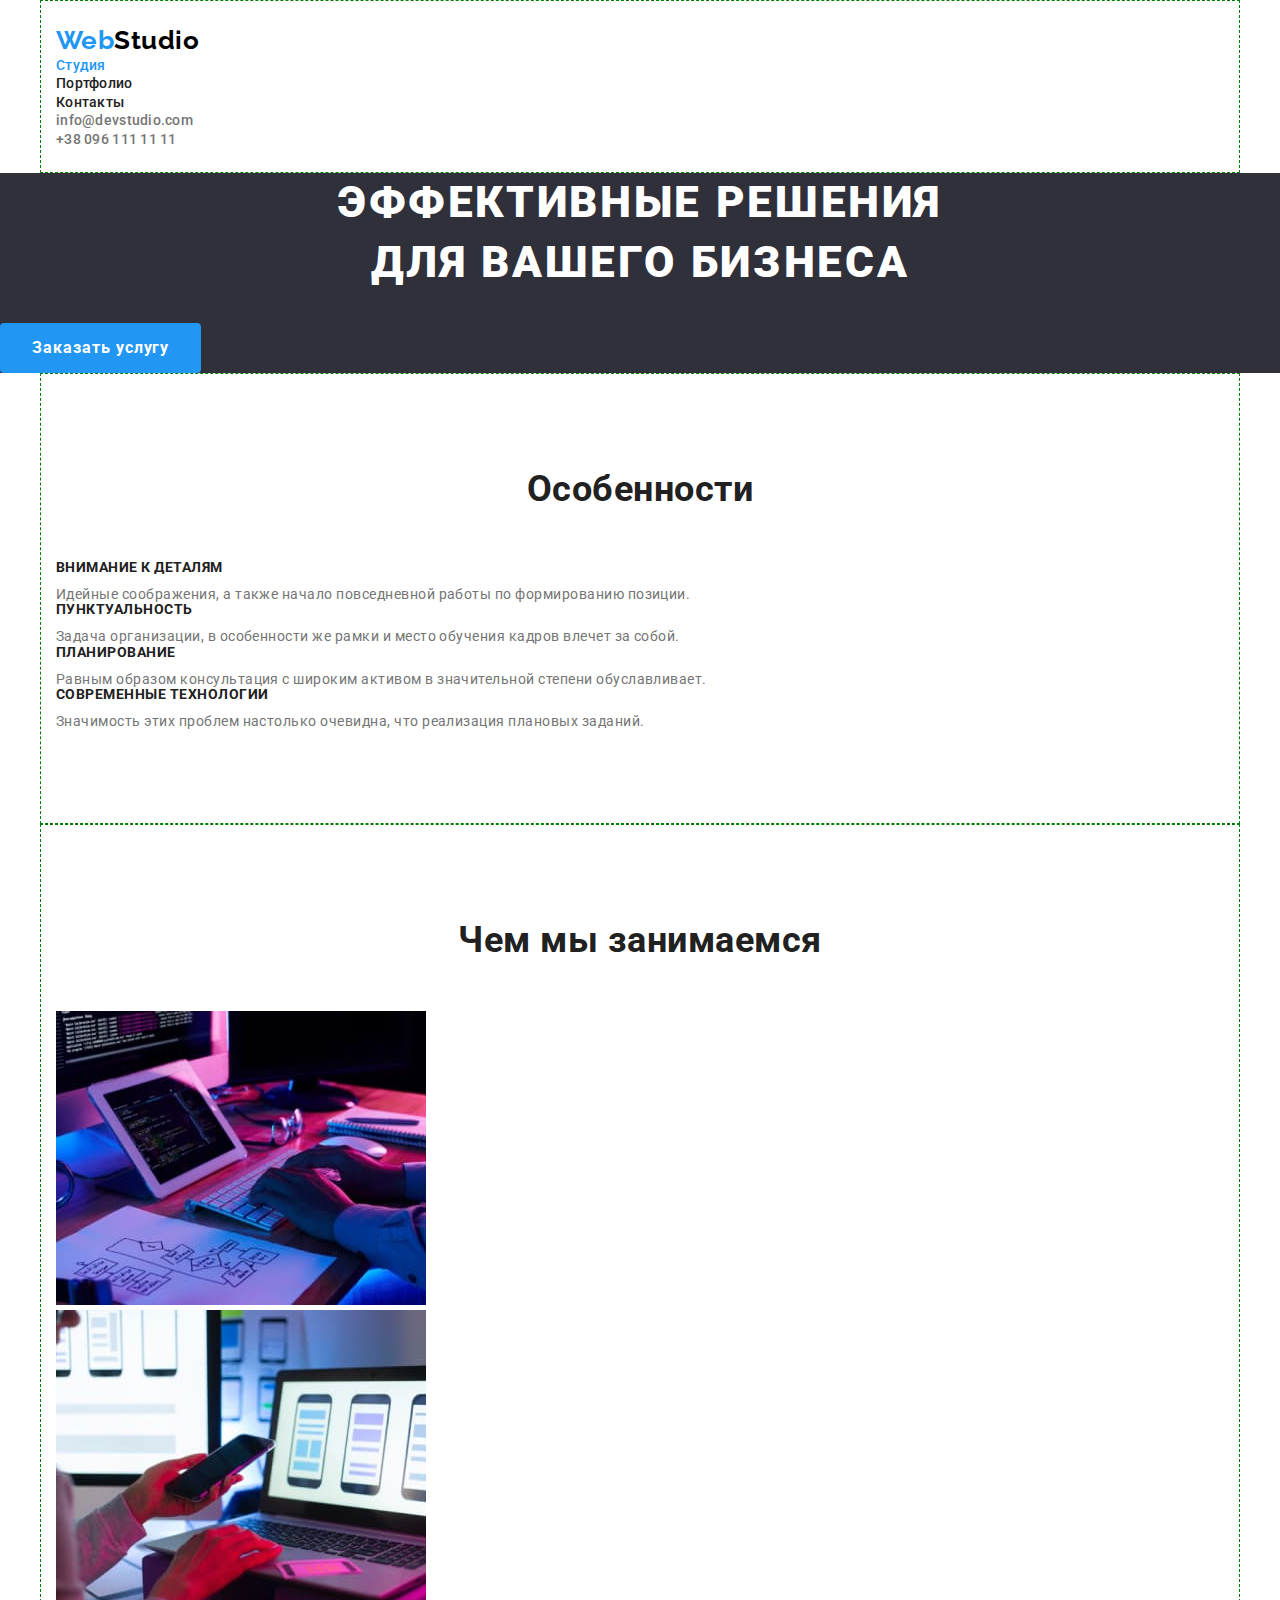
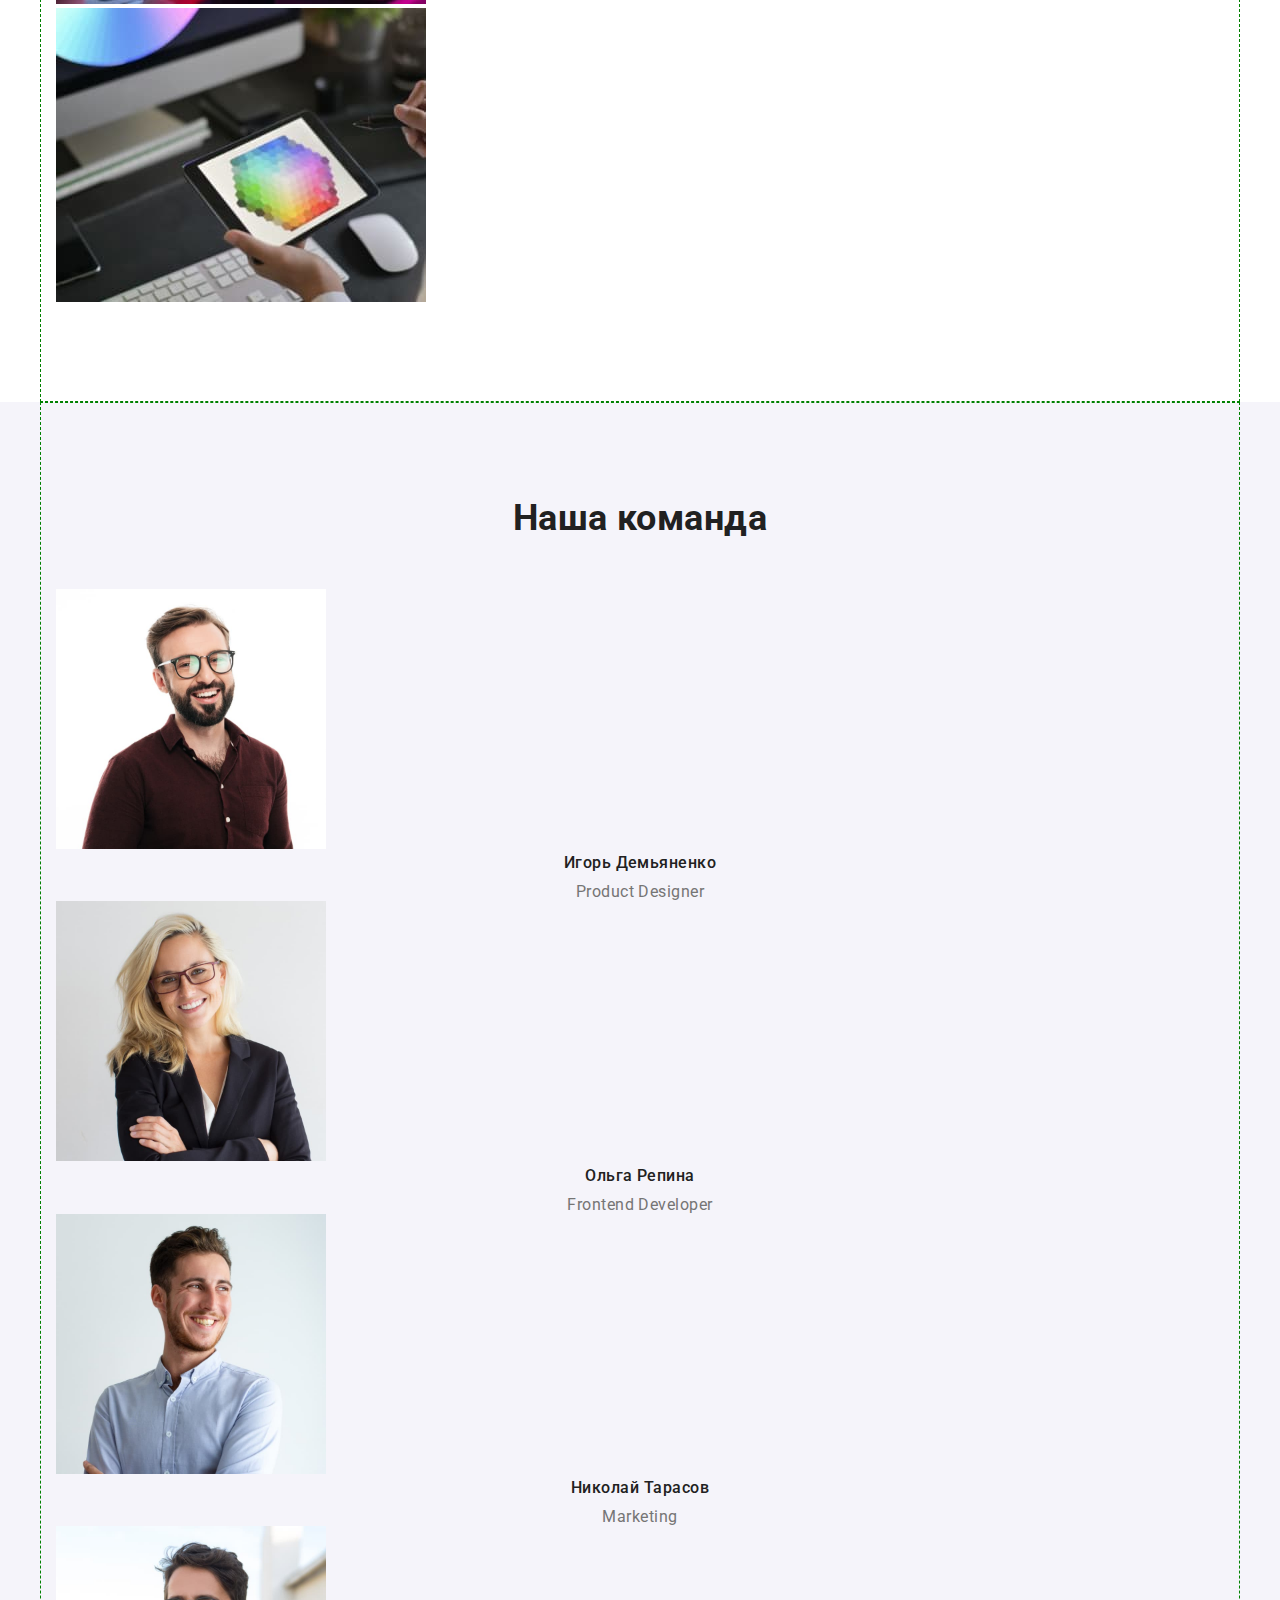
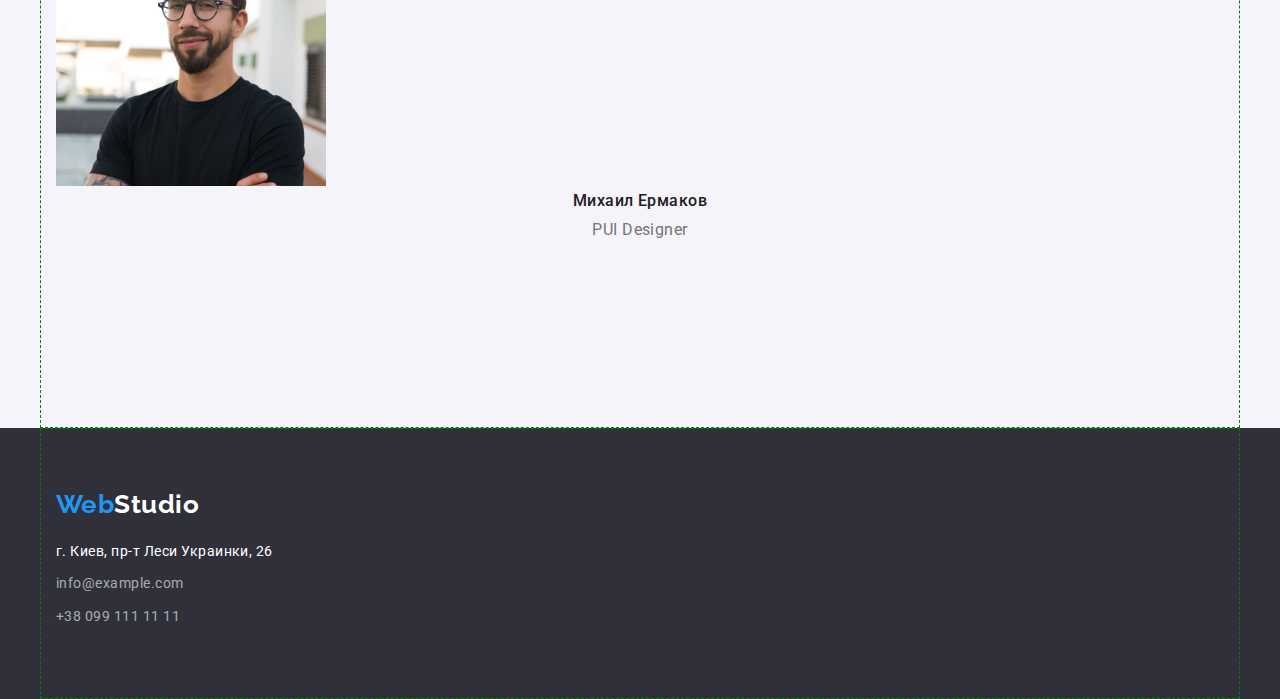
==== index.html @ 229e7117 "скопирована предыдущая версия" ====
<!DOCTYPE html>
<html lang="ru">
    <head>
        <meta charset="UTF-8" />
        <meta http-equiv="X-UA-Compatible" content="IE=edge" />
        <meta name="viewport" content="width=device-width, initial-scale=1.0" />
        <title>WebStudio</title>
        <link rel="preconnect" href="https://fonts.googleapis.com" />
        <link rel="preconnect" href="https://fonts.gstatic.com" crossorigin />
        <link
            rel="stylesheet"
            href="https://cdnjs.cloudflare.com/ajax/libs/modern-normalize/1.1.0/modern-normalize.min.css"
        />
        <link
            href="https://fonts.googleapis.com/css2?family=Raleway:wght@700&family=Roboto:wght@400;500;700;900&display=swap"
            rel="stylesheet"
        />
        <link rel="stylesheet" href="./css/style.css" />
    </head>
    <body>
        <!-- Шапка -->
        <header>
            <div class="container">
                <nav>
                    <a href="./index.html" class="logo"
                        >Web<span class="logo-studio">Studio</span></a
                    >
                    <ul class="site-nav">
                        <li>
                            <a href="./index.html" class="current">Студия</a>
                        </li>
                        <li><a href="./portfolio.html">Портфолио</a></li>
                        <li><a href="#">Контакты</a></li>
                    </ul>
                </nav>
                <ul class="auth-nav">
                    <li><a href="#">info@devstudio.com</a></li>
                    <li><a href="#">+38 096 111 11 11</a></li>
                </ul>
            </div>
        </header>
        <main>
            <!--Герой-->
            <section class="hero">
                <h1 class="hero-title">
                    Эффективные решения <br />
                    для вашего бизнеса
                </h1>
                <button type="button" class="button primary">
                    Заказать услугу
                </button>
            </section>
            <!--Особенности-->
            <section class="section">
                <div class="container feature-box">
                    <h2 class="section-title">Особенности</h2>
                    <ul class="feature-list">
                        <li>
                            <h3 class="title">Внимание к деталям</h3>
                            <p>
                                Идейные соображения, а также начало повседневной
                                работы по формированию позиции.
                            </p>
                        </li>
                        <li>
                            <h3 class="title">Пунктуальность</h3>
                            <p>
                                Задача организации, в особенности же рамки и
                                место обучения кадров влечет за собой.
                            </p>
                        </li>
                        <li>
                            <h3 class="title">Планирование</h3>
                            <p>
                                Равным образом консультация с широким активом в
                                значительной степени обуславливает.
                            </p>
                        </li>
                        <li>
                            <h3 class="title">Современные технологии</h3>
                            <p>
                                Значимость этих проблем настолько очевидна, что
                                реализация плановых заданий.
                            </p>
                        </li>
                    </ul>
                </div>
            </section>
            <!--Чем занимаемся-->
            <section class="section">
                <div class="container deals-box">
                    <h2 class="section-title">Чем мы занимаемся</h2>
                    <ul class="deals">
                        <li>
                            <a href="#"
                                ><img
                                    src="./images/deals_1.jpg"
                                    alt="Занятие 1"
                                    width="370"
                            /></a>
                        </li>
                        <li>
                            <a href="#"
                                ><img
                                    src="./images/deals_2.jpg"
                                    alt="Занятие 2"
                                    width="370"
                            /></a>
                        </li>
                        <li>
                            <a href="#"
                                ><img
                                    src="./images/deals_3.jpg"
                                    alt="Занятие 3"
                                    width="370"
                            /></a>
                        </li>
                    </ul>
                </div>
            </section>
            <!--Команда-->
            <section class="section staff">
                <div class="container">
                    <h2 class="section-title">Наша команда</h2>
                    <ul class="staff-list">
                        <li>
                            <img
                                src="./images/igor.jpg"
                                alt="Игорь Демьяненко"
                                width="270"
                            />
                            <h3 class="title">Игорь Демьяненко</h3>
                            <p>Product Designer</p>
                        </li>
                        <li>
                            <img
                                src="./images/olga.jpg"
                                alt="Ольга Репина"
                                width="270"
                            />
                            <h3 class="title">Ольга Репина</h3>
                            <p>Frontend Developer</p>
                        </li>
                        <li>
                            <img
                                src="./images/nikolai.jpg"
                                alt="Николай Тарасов"
                                width="270"
                            />
                            <h3 class="title">Николай Тарасов</h3>
                            <p>Marketing</p>
                        </li>
                        <li>
                            <img
                                src="./images/mikhail.jpg"
                                alt="Михаил Ермаков"
                                width="270"
                            />
                            <h3 class="title">Михаил Ермаков</h3>
                            <p>PUI Designer</p>
                        </li>
                    </ul>
                </div>
            </section>
        </main>
        <!--Footer-->
        <footer>
            <div class="container">
                <a href="./index.html" class="logo"
                    >Web<span class="logo-studio">Studio</span></a
                >
                <address>
                    <ul class="contact-list">
                        <li>г. Киев, пр-т Леси Украинки, 26</li>
                        <li><a href="#">info@example.com</a></li>
                        <li><a href="#">+38 099 111 11 11</a></li>
                    </ul>
                </address>
            </div>
        </footer>
    </body>
</html>
---- css/style.css ----
:root {
    --primary-background-color: #FFFFFF;
    --secondary-background-color: #F5F4FA;
    --footer-background-color: #2F303A;
    --primary-text-color: #757575;
    --title-text-color: #212121;
    --accent-color: #2196F3;
}
/* white color #FFFFFF */   
/* black color #000000 */
/* adress color rgba(255, 255, 255, 0.6) */

body {margin: 0;}
h1,h2,h3,h4,ul,li,p {
    margin: 0;
    padding: 0;}
    
ul {list-style-type: none;}
button {cursor: pointer;}
a {text-decoration: none;}

body {
    background-color: var(--primary-background-color); 
    color: var(--primary-text-color);
    font-family: Roboto; sans-serif;
    letter-spacing: 0.03em;
}
.container {
margin-left: auto;
margin-right: auto;
padding: 94px 15px;

width: 1200px;
border: 1px dashed green;
}

header .container{
    padding-top: 24px;
    padding-bottom: 24px;
}
.logo {
    color: var(--accent-color);
    font-family: Raleway; sans-serif;
    font-size: 26px;
    font-weight: 700;
    line-height: 1.19;
}
.logo-studio {
    color: #000000;
    font-family: Raleway; sans-serif;
    font-weight: 700;
    font-size: 26px;
    line-height: 1.19;
}

.site-nav a {
    color: var(--title-text-color);
    font-weight: 500;
    font-size: 14px;
    line-height: 1.14;
    letter-spacing: 0.02em;
}
.site-nav a:hover,.site-nav a:focus {
    color: var(--accent-color);
}
.site-nav a.current {
    color: var(--accent-color);
}

.auth-nav a{
    color:var(--primary-text-colors);
    font-weight: 500;
    font-size: 14px;
    line-height: 1.14;
    letter-spacing: 0.02em;
}
.auth-nav a:hover,.auth-nav a:focus { color: var(--accent-color);}

.hero {background-color: var(--footer-background-color);
}
.hero-title {color: #FFFFFF;
    font-weight: 900;
    font-size: 44px;
    line-height: 1.36;
    text-align: center;
    letter-spacing: 0.06em;
    text-transform: uppercase;

    margin-top: 0;
    margin-bottom: 30px;
}

.section-title {
    color: var(--title-text-color);
    font-weight: 700;
    font-size: 36px;
    line-height: 1.17;
    text-align: center;

    margin-bottom: 50px;
    padding-left: auto;
    padding-right: auto;
    }

.feature-list .title {color: var(--title-text-color);
    font-weight: 700;
    font-size: 14px;
    line-height: 1.14;
    text-transform: uppercase;

    margin-bottom: 10px;}

.feature-list p {
    font-size: 14px;
    line-height: 1.17;
}
.deals-box {
    padding 0px;
}

.staff {
    background-color: var(--secondary-background-color);
}
.staff .container {
    padding: 94px 15px;
}
.staff-list .title {
    color: var(--title-text-color);
    font-weight: 500;
    font-size: 16px;
    line-height: 1.19;
    text-align: center;

    margin-bottom: 10px;
}
.staff-list p {
    font-size: 16px;
    line-height: 1.19;
    text-align: center;
}
.staff-list
{margin-bottom: 94px;
}

footer {
    background-color: var(--footer-background-color);
}
footer .logo-studio {
    color: #FFFFFF;
}
footer .logo {
    margin-bottom: 20px;
    display: inline-block;
}
footer .container{
    padding: 60px 15px;
}
.contact-list {
    color: #FFFFFF;
    font-style: normal;
    font-size: 14px;
    line-height: 1.71;
}
.contact-list a {
    color: rgba(255, 255, 255, 0.6);
}
.contact-list li{
    margin-bottom: 9px;
}
.contact-list li:hover,.contact-list li:focus{
    color:var(--accent-color);
}
.contact-list a:hover,.contact-list a:focus{
    color:var(--accent-color);
}


/* Buttons */
button {font-family: inherit;}

.button {border-radius: 4px;
border: none;
}
.button.primary {
    padding: 10px 32px;

    color: var(--primary-background-color); 
    background-color: var(--accent-color);
    font-weight: 700;
    font-size: 16px;
    line-height: 1.9;
    letter-spacing: 0.06em;

    margin-left: auto;
    margin-right: auto;
    text-align: center;

    cursor: pointer;
}
.button.secondary {
    padding: 6px 22px;
    color: var(--title-text-color);
    background-color: var(--secondary-background-color);
    font-weight: 500;
    font-size: 16px;
    line-height: 1.625;
    text-align: center;

    cursor: pointer;
}
.button.secondary:hover, .button.secondary:focus {
    color: var(--primary-background-color);
    background-color: var(--accent-color);
}
    
/* Portfolio styles */

.example-list .title {
    color: var(--title-text-color);
    font-weight: 700;
    font-size: 18px;
    line-height: 2;
    letter-spacing: 0.06em;
}
.example-list p {
    color: var(--primary-text-color);
    font-size: 16px;
    line-height: 1.88;
}
.example-box{

}
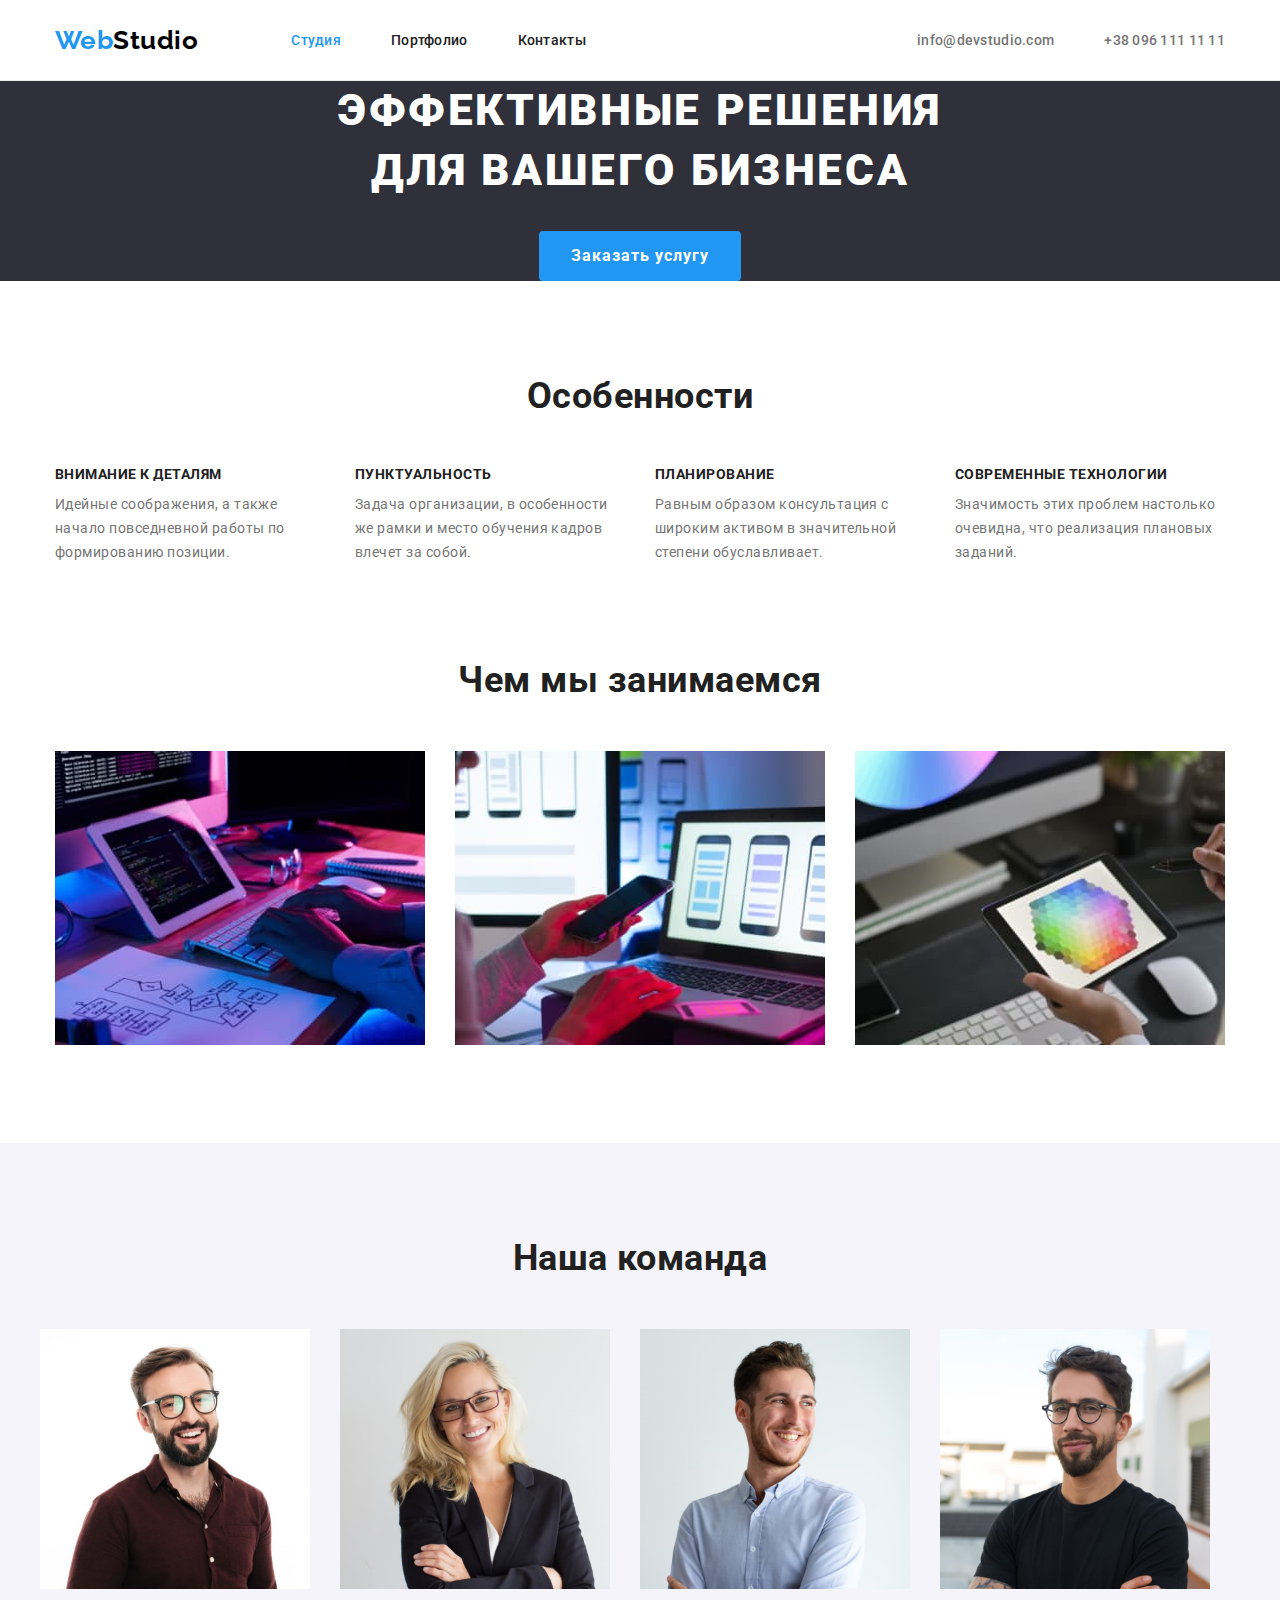
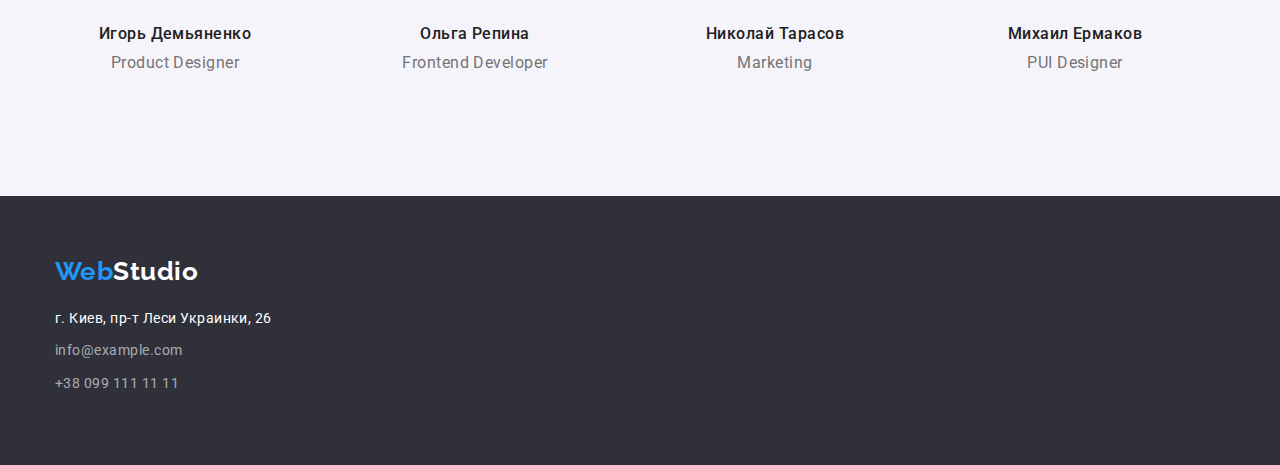
==== commit 53e25853: "добавлены блоки" ====
--- a/index.html
+++ b/index.html
@@ -21,34 +21,41 @@
         <!-- Шапка -->
         <header>
             <div class="container">
-                <nav>
                     <a href="./index.html" class="logo"
-                        >Web<span class="logo-studio">Studio</span></a
-                    >
+                        >Web<span class="logo-studio">Studio</span></a>
+                    <nav>
                     <ul class="site-nav">
                         <li>
                             <a href="./index.html" class="current">Студия</a>
                         </li>
-                        <li><a href="./portfolio.html">Портфолио</a></li>
-                        <li><a href="#">Контакты</a></li>
+                        <li>
+                            <a href="./portfolio.html">Портфолио</a></li>
+                        <li>
+                            <a href="#">Контакты</a></li>
                     </ul>
                 </nav>
                 <ul class="auth-nav">
-                    <li><a href="#">info@devstudio.com</a></li>
-                    <li><a href="#">+38 096 111 11 11</a></li>
+                    <li>
+                        <a href="#">info@devstudio.com</a>
+                    </li>
+                    <li>
+                        <a href="#">+38 096 111 11 11</a></li>
                 </ul>
             </div>
         </header>
         <main>
             <!--Герой-->
-            <section class="hero">
+            <section>
+            <div class="hero">
                 <h1 class="hero-title">
                     Эффективные решения <br />
                     для вашего бизнеса
                 </h1>
+                <div>
                 <button type="button" class="button primary">
                     Заказать услугу
                 </button>
+            </div>
             </section>
             <!--Особенности-->
             <section class="section">
--- a/css/style.css
+++ b/css/style.css
@@ -22,37 +22,52 @@
 body {
     background-color: var(--primary-background-color); 
     color: var(--primary-text-color);
-    font-family: Roboto; sans-serif;
+    font-family: Roboto ;
     letter-spacing: 0.03em;
 }
 .container {
 margin-left: auto;
 margin-right: auto;
-padding: 94px 15px;
+padding-right: 15px;
+padding-left: 15px;
 
 width: 1200px;
-border: 1px dashed green;
+/* border: 1px dashed green; */
 }
 
 header .container{
+    display: flex;
+    align-items: center;
+
     padding-top: 24px;
     padding-bottom: 24px;
+    height: 80px;
+}
+header{
+    border-bottom: 1px solid #ECECEC;
 }
 .logo {
+margin-right: 93px;
+
     color: var(--accent-color);
-    font-family: Raleway; sans-serif;
+    font-family: Raleway;
     font-size: 26px;
     font-weight: 700;
     line-height: 1.19;
 }
 .logo-studio {
     color: #000000;
-    font-family: Raleway; sans-serif;
+    font-family: Raleway ;
     font-weight: 700;
     font-size: 26px;
     line-height: 1.19;
 }
 
+.site-nav{
+    display: flex;
+}
+.site-nav li:not(:last-child){margin-right: 50px;}
+
 .site-nav a {
     color: var(--title-text-color);
     font-weight: 500;
@@ -66,7 +81,13 @@
 .site-nav a.current {
     color: var(--accent-color);
 }
-
+.auth-nav{
+    display: flex;
+    margin-left: auto;
+}
+.auth-nav li:not(:last-child){
+    margin-right: 50px;
+}
 .auth-nav a{
     color:var(--primary-text-colors);
     font-weight: 500;
@@ -102,6 +123,18 @@
     padding-right: auto;
     }
 
+.feature-list{
+    display: flex;
+}
+.feature-list li:not(:last-child){
+    margin-right: 30px;}
+.feature-box{
+padding-top: 94px;    
+padding-bottom: 94px;
+}
+.feature-list li {
+    width: 270px;
+}
 .feature-list .title {color: var(--title-text-color);
     font-weight: 700;
     font-size: 14px;
@@ -112,17 +145,26 @@
 
 .feature-list p {
     font-size: 14px;
-    line-height: 1.17;
+    line-height: 1.7;
 }
 .deals-box {
-    padding 0px;
+    padding-bottom: 94px;
+}
+.deals{
+    display: flex;
+}
+.deals li:not(:last-child){
+    margin-right: 30px;
 }
 
 .staff {
     background-color: var(--secondary-background-color);
 }
-.staff .container {
-    padding: 94px 15px;
+.staff .container{
+    padding: 94px 0;
+}
+.staff-list img{
+    margin-bottom: 30px;
 }
 .staff-list .title {
     color: var(--title-text-color);
@@ -137,9 +179,14 @@
     font-size: 16px;
     line-height: 1.19;
     text-align: center;
-}
-.staff-list
-{margin-bottom: 94px;
+    
+    margin-bottom: 30px;
+}
+.staff-list{
+    display: flex;
+}
+.staff-list li:not(:last-child){
+    margin-right: 30px;
 }
 
 footer {
@@ -180,25 +227,26 @@
 
 .button {border-radius: 4px;
 border: none;
-}
+cursor: pointer;
+}
+
+.hero div {
+display: flex;
+justify-content: center;}
+
 .button.primary {
     padding: 10px 32px;
-
+    
     color: var(--primary-background-color); 
     background-color: var(--accent-color);
     font-weight: 700;
     font-size: 16px;
     line-height: 1.9;
     letter-spacing: 0.06em;
-
-    margin-left: auto;
-    margin-right: auto;
-    text-align: center;
-
-    cursor: pointer;
 }
 .button.secondary {
     padding: 6px 22px;
+
     color: var(--title-text-color);
     background-color: var(--secondary-background-color);
     font-weight: 500;
@@ -215,6 +263,28 @@
     
 /* Portfolio styles */
 
+.example-filter {
+    display: flex;
+    justify-content: center;
+    margin-bottom: 50px;
+}
+.example-filter :not(:last-child) {
+    margin-right: 8px;
+}
+.example-list {
+    display: flex;
+    flex-wrap: wrap;
+}
+.example-list li {
+    width: 370px;
+    margin-right: 30px;
+    margin-bottom: 30px;
+    border: 1px solid #EEEEEE;
+}
+.example-list li:nth-last-child(-n+3){
+    margin-bottom: 0;
+}
+.example-list li:nth-child(3n){margin-right: 0;}
 .example-list .title {
     color: var(--title-text-color);
     font-weight: 700;
@@ -227,6 +297,16 @@
     font-size: 16px;
     line-height: 1.88;
 }
-.example-box{
-
+.example-list img {
+    margin-bottom: 20px;
+}
+.example-list h3 {
+    margin-bottom: 4px;
+    margin-right: 24px;
+    margin-left: 24px;
+}
+.example-list p {
+    margin-bottom: 20px;
+    margin-right: 24px;
+    margin-left: 24px;
 }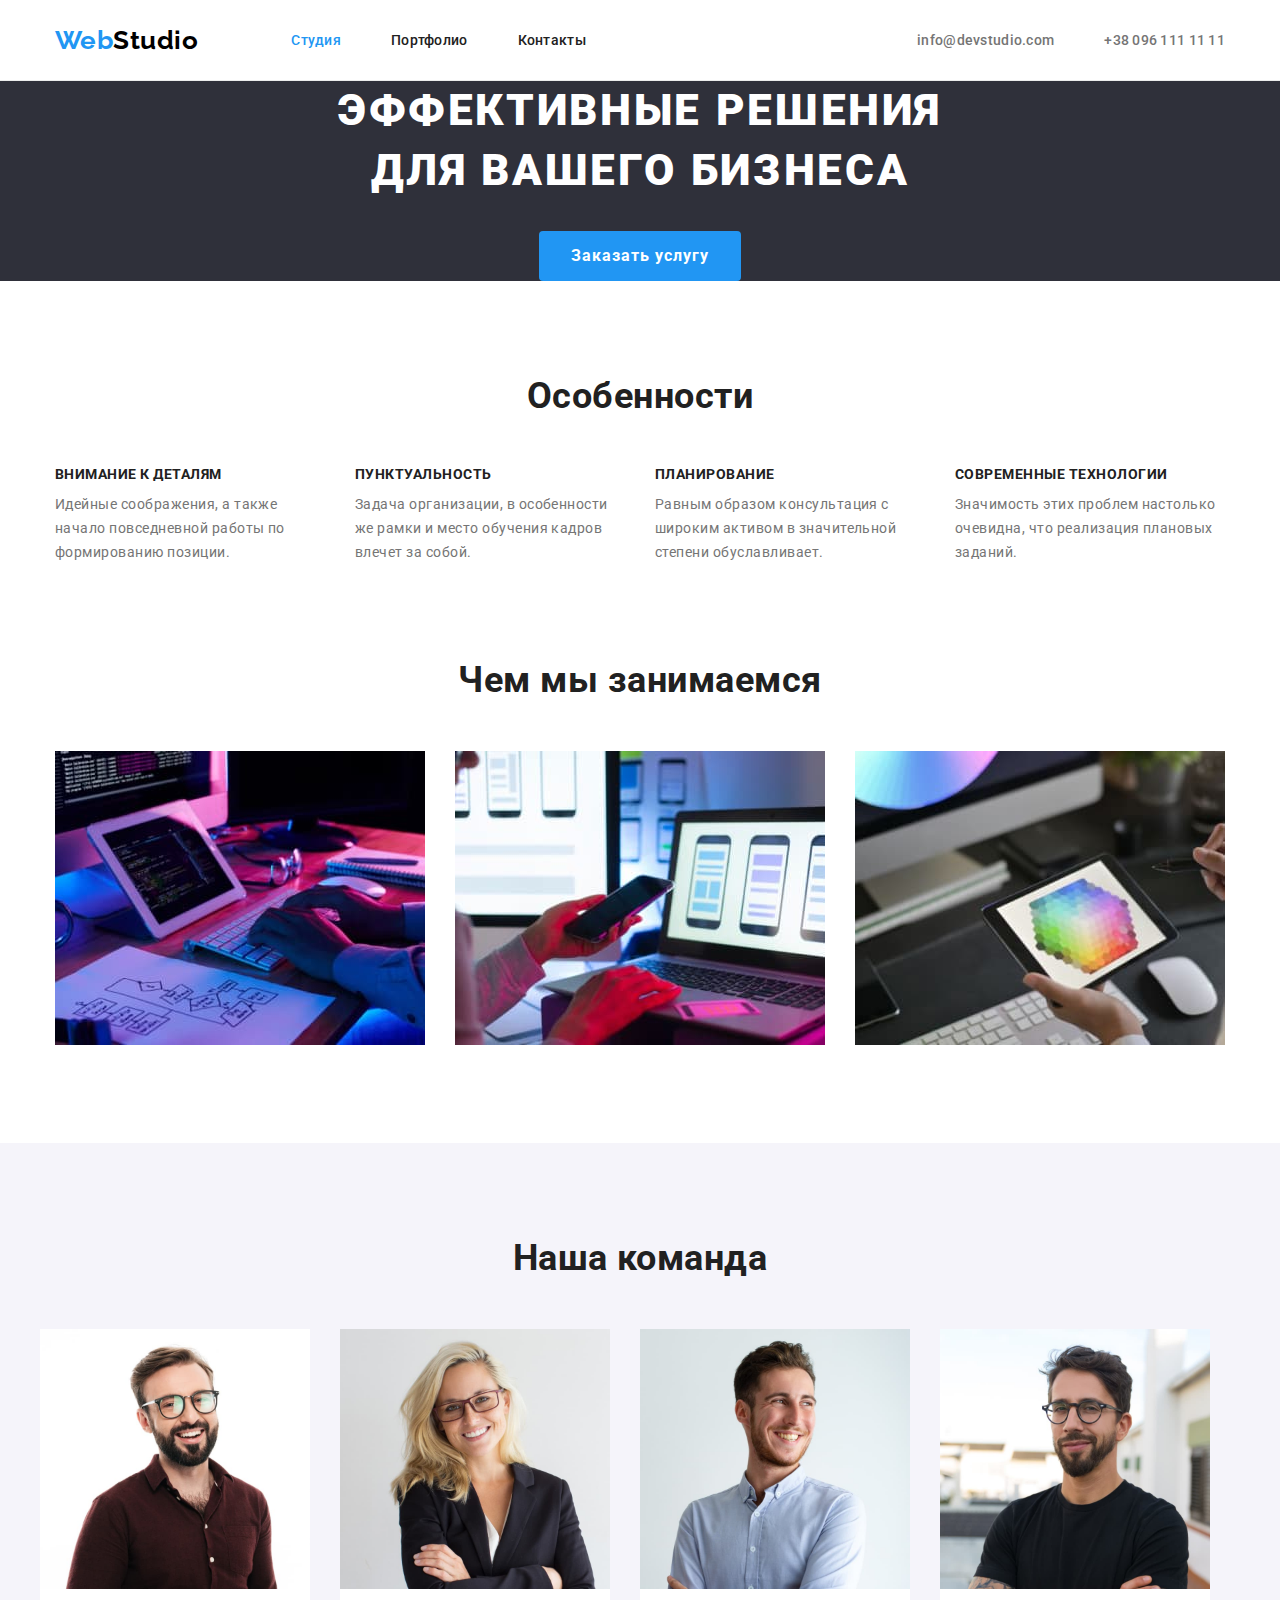
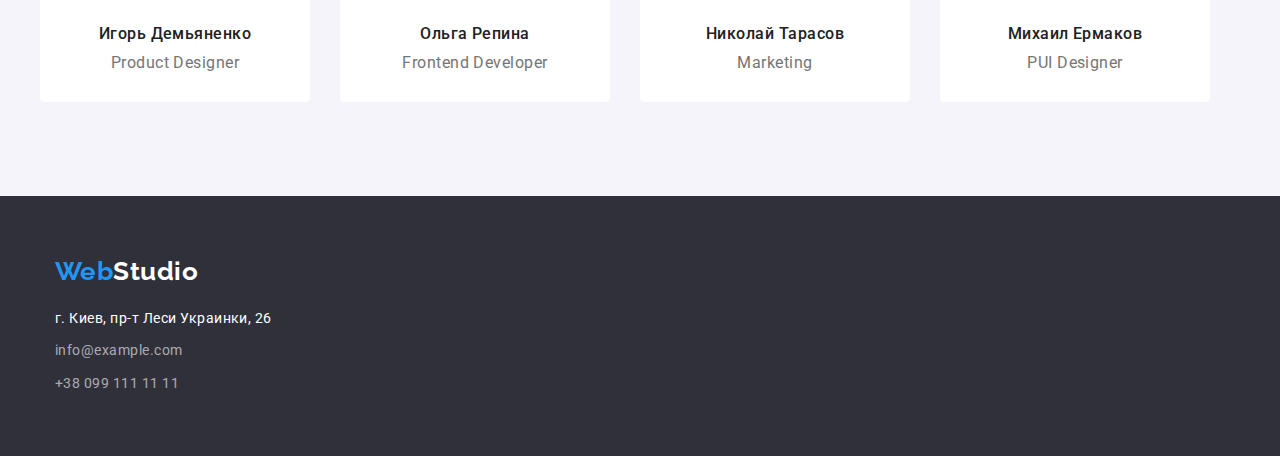
==== commit c0dbd526: "исправлены ошибки" ====
--- a/index.html
+++ b/index.html
@@ -56,6 +56,7 @@
                     Заказать услугу
                 </button>
             </div>
+            </div>      
             </section>
             <!--Особенности-->
             <section class="section">
@@ -63,32 +64,40 @@
                     <h2 class="section-title">Особенности</h2>
                     <ul class="feature-list">
                         <li>
+                            <div class="item">
                             <h3 class="title">Внимание к деталям</h3>
                             <p>
                                 Идейные соображения, а также начало повседневной
                                 работы по формированию позиции.
                             </p>
-                        </li>
-                        <li>
+                            </div>
+                        </li>
+                        <li>
+                            <div class="item">
                             <h3 class="title">Пунктуальность</h3>
                             <p>
                                 Задача организации, в особенности же рамки и
                                 место обучения кадров влечет за собой.
                             </p>
-                        </li>
-                        <li>
+                            </div>
+                        </li>
+                        <li>
+                            <div class="item">
                             <h3 class="title">Планирование</h3>
                             <p>
                                 Равным образом консультация с широким активом в
                                 значительной степени обуславливает.
                             </p>
-                        </li>
-                        <li>
+                            </div>
+                        </li>
+                        <li>
+                            <div class="item">
                             <h3 class="title">Современные технологии</h3>
                             <p>
                                 Значимость этих проблем настолько очевидна, что
                                 реализация плановых заданий.
                             </p>
+                            </div>
                         </li>
                     </ul>
                 </div>
@@ -131,40 +140,56 @@
                     <h2 class="section-title">Наша команда</h2>
                     <ul class="staff-list">
                         <li>
+                            <div class="item">
                             <img
                                 src="./images/igor.jpg"
                                 alt="Игорь Демьяненко"
                                 width="270"
                             />
+                            <div class="position">
                             <h3 class="title">Игорь Демьяненко</h3>
                             <p>Product Designer</p>
-                        </li>
-                        <li>
+                        </div>    
+                        </div>
+                        </li>
+                        <li>
+                            <div class="item">
                             <img
                                 src="./images/olga.jpg"
                                 alt="Ольга Репина"
                                 width="270"
                             />
+                            <div class="position">
                             <h3 class="title">Ольга Репина</h3>
                             <p>Frontend Developer</p>
-                        </li>
-                        <li>
+                        </div>    
+                        </div>
+                        </li>
+                        <li>
+                            <div class="item">
                             <img
                                 src="./images/nikolai.jpg"
                                 alt="Николай Тарасов"
                                 width="270"
                             />
+                            <div class="position">
                             <h3 class="title">Николай Тарасов</h3>
                             <p>Marketing</p>
-                        </li>
-                        <li>
+                        </div>    
+                        </div>
+                        </li>
+                        <li>
+                            <div class="item">
                             <img
                                 src="./images/mikhail.jpg"
                                 alt="Михаил Ермаков"
                                 width="270"
                             />
+                            <div class="position">
                             <h3 class="title">Михаил Ермаков</h3>
                             <p>PUI Designer</p>
+                        </div>    
+                        </div>
                         </li>
                     </ul>
                 </div>
--- a/css/style.css
+++ b/css/style.css
@@ -132,7 +132,7 @@
 padding-top: 94px;    
 padding-bottom: 94px;
 }
-.feature-list li {
+.feature-list .item {
     width: 270px;
 }
 .feature-list .title {color: var(--title-text-color);
@@ -163,32 +163,35 @@
 .staff .container{
     padding: 94px 0;
 }
-.staff-list img{
-    margin-bottom: 30px;
-}
 .staff-list .title {
     color: var(--title-text-color);
     font-weight: 500;
     font-size: 16px;
     line-height: 1.19;
     text-align: center;
-
-    margin-bottom: 10px;
 }
 .staff-list p {
     font-size: 16px;
     line-height: 1.19;
     text-align: center;
-    
-    margin-bottom: 30px;
+
 }
 .staff-list{
     display: flex;
+}
+.staff-list .item{
+    background-color: var(--primary-background-color);
+    border-radius: 0 0 4px 4px;
+
+    width: 270px;
 }
 .staff-list li:not(:last-child){
     margin-right: 30px;
 }
-
+.staff-list .position{
+    padding: 30px 0;
+}
+.position h3{margin-bottom: 10px;}
 footer {
     background-color: var(--footer-background-color);
 }
@@ -211,7 +214,7 @@
 .contact-list a {
     color: rgba(255, 255, 255, 0.6);
 }
-.contact-list li{
+.contact-list li:not(:last-child){
     margin-bottom: 9px;
 }
 .contact-list li:hover,.contact-list li:focus{
@@ -263,6 +266,10 @@
     
 /* Portfolio styles */
 
+
+.example-box{
+    padding-bottom: 94px;
+}
 .example-filter {
     display: flex;
     justify-content: center;
@@ -284,7 +291,9 @@
 .example-list li:nth-last-child(-n+3){
     margin-bottom: 0;
 }
-.example-list li:nth-child(3n){margin-right: 0;}
+.example-list li:nth-child(3n){
+    margin-right: 0;
+}
 .example-list .title {
     color: var(--title-text-color);
     font-weight: 700;
@@ -297,16 +306,10 @@
     font-size: 16px;
     line-height: 1.88;
 }
-.example-list img {
-    margin-bottom: 20px;
-}
-.example-list h3 {
+.example-list .description{
+    padding: 20px 0 20px 24px;
+    justify-content: flex-start;
+}
+.description .title{
     margin-bottom: 4px;
-    margin-right: 24px;
-    margin-left: 24px;
-}
-.example-list p {
-    margin-bottom: 20px;
-    margin-right: 24px;
-    margin-left: 24px;
 }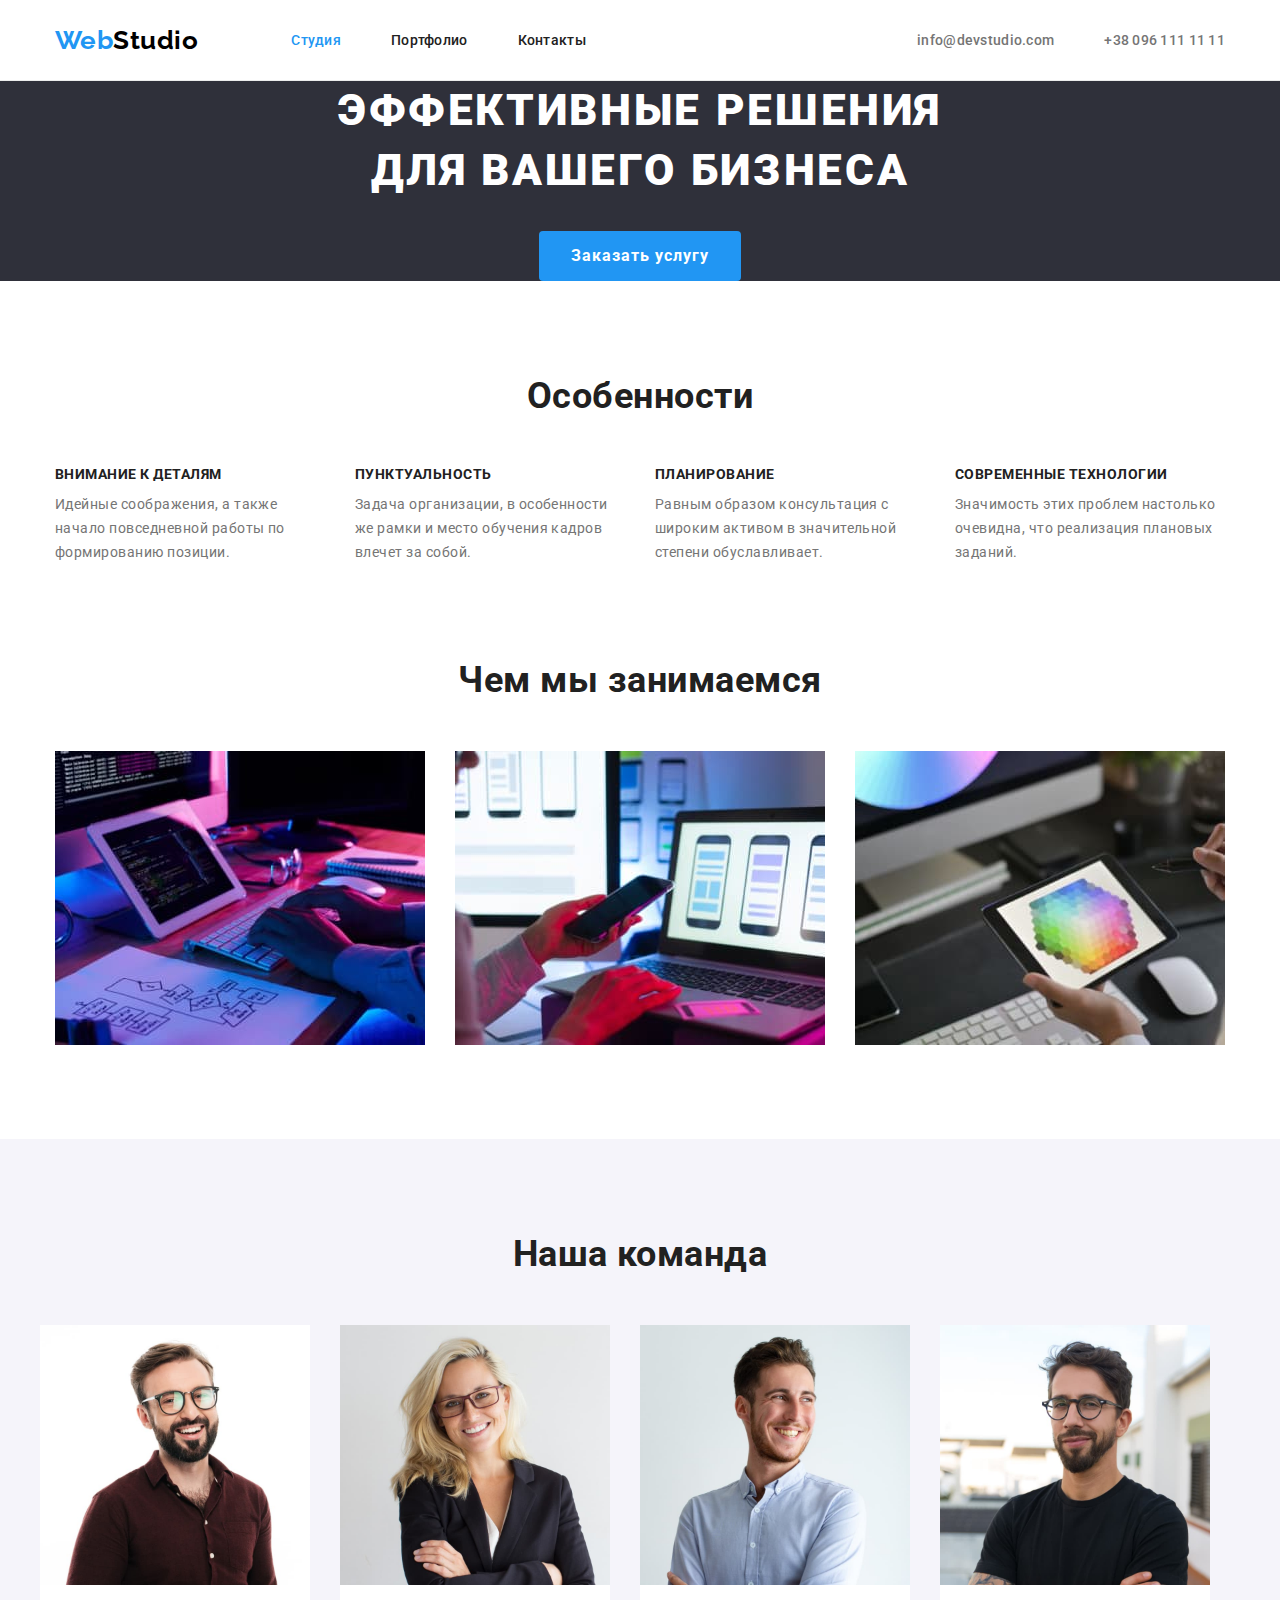
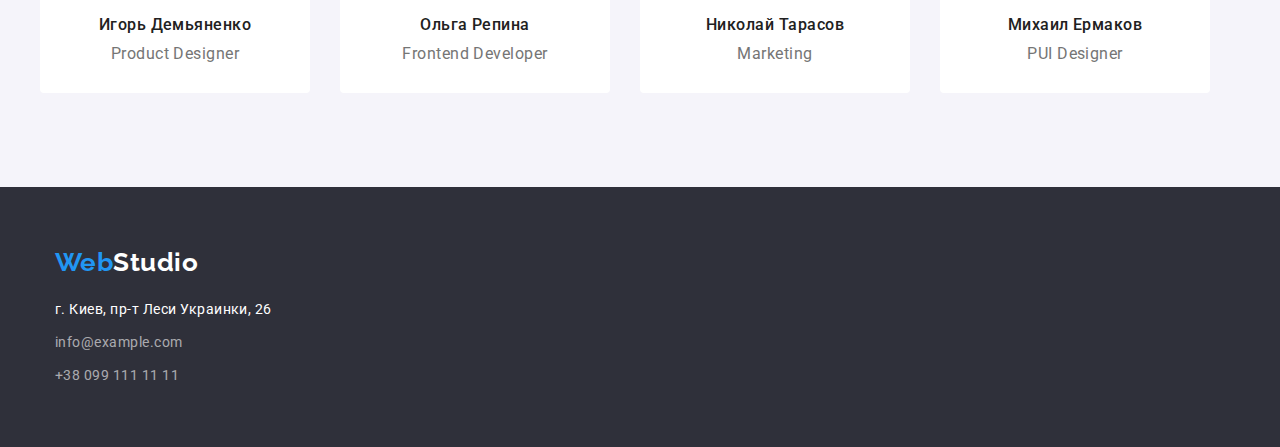
==== commit 7e5e047f: "prettierc" ====
--- a/index.html
+++ b/index.html
@@ -21,17 +21,20 @@
         <!-- Шапка -->
         <header>
             <div class="container">
-                    <a href="./index.html" class="logo"
-                        >Web<span class="logo-studio">Studio</span></a>
-                    <nav>
+                <a href="./index.html" class="logo"
+                    >Web<span class="logo-studio">Studio</span></a
+                >
+                <nav>
                     <ul class="site-nav">
                         <li>
                             <a href="./index.html" class="current">Студия</a>
                         </li>
                         <li>
-                            <a href="./portfolio.html">Портфолио</a></li>
-                        <li>
-                            <a href="#">Контакты</a></li>
+                            <a href="./portfolio.html">Портфолио</a>
+                        </li>
+                        <li>
+                            <a href="#">Контакты</a>
+                        </li>
                     </ul>
                 </nav>
                 <ul class="auth-nav">
@@ -39,24 +42,25 @@
                         <a href="#">info@devstudio.com</a>
                     </li>
                     <li>
-                        <a href="#">+38 096 111 11 11</a></li>
+                        <a href="#">+38 096 111 11 11</a>
+                    </li>
                 </ul>
             </div>
         </header>
         <main>
             <!--Герой-->
             <section>
-            <div class="hero">
-                <h1 class="hero-title">
-                    Эффективные решения <br />
-                    для вашего бизнеса
-                </h1>
-                <div>
-                <button type="button" class="button primary">
-                    Заказать услугу
-                </button>
-            </div>
-            </div>      
+                <div class="hero">
+                    <h1 class="hero-title">
+                        Эффективные решения <br />
+                        для вашего бизнеса
+                    </h1>
+                    <div>
+                        <button type="button" class="button primary">
+                            Заказать услугу
+                        </button>
+                    </div>
+                </div>
             </section>
             <!--Особенности-->
             <section class="section">
@@ -65,38 +69,39 @@
                     <ul class="feature-list">
                         <li>
                             <div class="item">
-                            <h3 class="title">Внимание к деталям</h3>
-                            <p>
-                                Идейные соображения, а также начало повседневной
-                                работы по формированию позиции.
-                            </p>
-                            </div>
-                        </li>
-                        <li>
-                            <div class="item">
-                            <h3 class="title">Пунктуальность</h3>
-                            <p>
-                                Задача организации, в особенности же рамки и
-                                место обучения кадров влечет за собой.
-                            </p>
-                            </div>
-                        </li>
-                        <li>
-                            <div class="item">
-                            <h3 class="title">Планирование</h3>
-                            <p>
-                                Равным образом консультация с широким активом в
-                                значительной степени обуславливает.
-                            </p>
-                            </div>
-                        </li>
-                        <li>
-                            <div class="item">
-                            <h3 class="title">Современные технологии</h3>
-                            <p>
-                                Значимость этих проблем настолько очевидна, что
-                                реализация плановых заданий.
-                            </p>
+                                <h3 class="title">Внимание к деталям</h3>
+                                <p>
+                                    Идейные соображения, а также начало
+                                    повседневной работы по формированию позиции.
+                                </p>
+                            </div>
+                        </li>
+                        <li>
+                            <div class="item">
+                                <h3 class="title">Пунктуальность</h3>
+                                <p>
+                                    Задача организации, в особенности же рамки и
+                                    место обучения кадров влечет за собой.
+                                </p>
+                            </div>
+                        </li>
+                        <li>
+                            <div class="item">
+                                <h3 class="title">Планирование</h3>
+                                <p>
+                                    Равным образом консультация с широким
+                                    активом в значительной степени
+                                    обуславливает.
+                                </p>
+                            </div>
+                        </li>
+                        <li>
+                            <div class="item">
+                                <h3 class="title">Современные технологии</h3>
+                                <p>
+                                    Значимость этих проблем настолько очевидна,
+                                    что реализация плановых заданий.
+                                </p>
                             </div>
                         </li>
                     </ul>
@@ -141,55 +146,55 @@
                     <ul class="staff-list">
                         <li>
                             <div class="item">
-                            <img
-                                src="./images/igor.jpg"
-                                alt="Игорь Демьяненко"
-                                width="270"
-                            />
-                            <div class="position">
-                            <h3 class="title">Игорь Демьяненко</h3>
-                            <p>Product Designer</p>
-                        </div>    
-                        </div>
-                        </li>
-                        <li>
-                            <div class="item">
-                            <img
-                                src="./images/olga.jpg"
-                                alt="Ольга Репина"
-                                width="270"
-                            />
-                            <div class="position">
-                            <h3 class="title">Ольга Репина</h3>
-                            <p>Frontend Developer</p>
-                        </div>    
-                        </div>
-                        </li>
-                        <li>
-                            <div class="item">
-                            <img
-                                src="./images/nikolai.jpg"
-                                alt="Николай Тарасов"
-                                width="270"
-                            />
-                            <div class="position">
-                            <h3 class="title">Николай Тарасов</h3>
-                            <p>Marketing</p>
-                        </div>    
-                        </div>
-                        </li>
-                        <li>
-                            <div class="item">
-                            <img
-                                src="./images/mikhail.jpg"
-                                alt="Михаил Ермаков"
-                                width="270"
-                            />
-                            <div class="position">
-                            <h3 class="title">Михаил Ермаков</h3>
-                            <p>PUI Designer</p>
-                        </div>    
-                        </div>
+                                <img
+                                    src="./images/igor.jpg"
+                                    alt="Игорь Демьяненко"
+                                    width="270"
+                                />
+                                <div class="position">
+                                    <h3 class="title">Игорь Демьяненко</h3>
+                                    <p>Product Designer</p>
+                                </div>
+                            </div>
+                        </li>
+                        <li>
+                            <div class="item">
+                                <img
+                                    src="./images/olga.jpg"
+                                    alt="Ольга Репина"
+                                    width="270"
+                                />
+                                <div class="position">
+                                    <h3 class="title">Ольга Репина</h3>
+                                    <p>Frontend Developer</p>
+                                </div>
+                            </div>
+                        </li>
+                        <li>
+                            <div class="item">
+                                <img
+                                    src="./images/nikolai.jpg"
+                                    alt="Николай Тарасов"
+                                    width="270"
+                                />
+                                <div class="position">
+                                    <h3 class="title">Николай Тарасов</h3>
+                                    <p>Marketing</p>
+                                </div>
+                            </div>
+                        </li>
+                        <li>
+                            <div class="item">
+                                <img
+                                    src="./images/mikhail.jpg"
+                                    alt="Михаил Ермаков"
+                                    width="270"
+                                />
+                                <div class="position">
+                                    <h3 class="title">Михаил Ермаков</h3>
+                                    <p>PUI Designer</p>
+                                </div>
+                            </div>
                         </li>
                     </ul>
                 </div>
--- a/css/style.css
+++ b/css/style.css
@@ -1,41 +1,59 @@
 :root {
-    --primary-background-color: #FFFFFF;
-    --secondary-background-color: #F5F4FA;
-    --footer-background-color: #2F303A;
+    --primary-background-color: #ffffff;
+    --secondary-background-color: #f5f4fa;
+    --footer-background-color: #2f303a;
     --primary-text-color: #757575;
     --title-text-color: #212121;
-    --accent-color: #2196F3;
-}
-/* white color #FFFFFF */   
+    --accent-color: #2196f3;
+}
+/* white color #FFFFFF */
 /* black color #000000 */
 /* adress color rgba(255, 255, 255, 0.6) */
 
-body {margin: 0;}
-h1,h2,h3,h4,ul,li,p {
+img {
+    display: block;
+}
+body {
     margin: 0;
-    padding: 0;}
-    
-ul {list-style-type: none;}
-button {cursor: pointer;}
-a {text-decoration: none;}
+}
+h1,
+h2,
+h3,
+h4,
+ul,
+li,
+p {
+    margin: 0;
+    padding: 0;
+}
+
+ul {
+    list-style-type: none;
+}
+button {
+    cursor: pointer;
+}
+a {
+    text-decoration: none;
+}
 
 body {
-    background-color: var(--primary-background-color); 
+    background-color: var(--primary-background-color);
     color: var(--primary-text-color);
-    font-family: Roboto ;
+    font-family: Roboto;
     letter-spacing: 0.03em;
 }
 .container {
-margin-left: auto;
-margin-right: auto;
-padding-right: 15px;
-padding-left: 15px;
-
-width: 1200px;
-/* border: 1px dashed green; */
-}
-
-header .container{
+    margin-left: auto;
+    margin-right: auto;
+    padding-right: 15px;
+    padding-left: 15px;
+
+    width: 1200px;
+    /* border: 1px dashed green; */
+}
+
+header .container {
     display: flex;
     align-items: center;
 
@@ -43,11 +61,11 @@
     padding-bottom: 24px;
     height: 80px;
 }
-header{
-    border-bottom: 1px solid #ECECEC;
+header {
+    border-bottom: 1px solid #ececec;
 }
 .logo {
-margin-right: 93px;
+    margin-right: 93px;
 
     color: var(--accent-color);
     font-family: Raleway;
@@ -57,16 +75,18 @@
 }
 .logo-studio {
     color: #000000;
-    font-family: Raleway ;
+    font-family: Raleway;
     font-weight: 700;
     font-size: 26px;
     line-height: 1.19;
 }
 
-.site-nav{
-    display: flex;
-}
-.site-nav li:not(:last-child){margin-right: 50px;}
+.site-nav {
+    display: flex;
+}
+.site-nav li:not(:last-child) {
+    margin-right: 50px;
+}
 
 .site-nav a {
     color: var(--title-text-color);
@@ -75,31 +95,37 @@
     line-height: 1.14;
     letter-spacing: 0.02em;
 }
-.site-nav a:hover,.site-nav a:focus {
+.site-nav a:hover,
+.site-nav a:focus {
     color: var(--accent-color);
 }
 .site-nav a.current {
     color: var(--accent-color);
 }
-.auth-nav{
+.auth-nav {
     display: flex;
     margin-left: auto;
 }
-.auth-nav li:not(:last-child){
+.auth-nav li:not(:last-child) {
     margin-right: 50px;
 }
-.auth-nav a{
-    color:var(--primary-text-colors);
+.auth-nav a {
+    color: var(--primary-text-colors);
     font-weight: 500;
     font-size: 14px;
     line-height: 1.14;
     letter-spacing: 0.02em;
 }
-.auth-nav a:hover,.auth-nav a:focus { color: var(--accent-color);}
-
-.hero {background-color: var(--footer-background-color);
-}
-.hero-title {color: #FFFFFF;
+.auth-nav a:hover,
+.auth-nav a:focus {
+    color: var(--accent-color);
+}
+
+.hero {
+    background-color: var(--footer-background-color);
+}
+.hero-title {
+    color: #ffffff;
     font-weight: 900;
     font-size: 44px;
     line-height: 1.36;
@@ -121,27 +147,30 @@
     margin-bottom: 50px;
     padding-left: auto;
     padding-right: auto;
-    }
-
-.feature-list{
-    display: flex;
-}
-.feature-list li:not(:last-child){
-    margin-right: 30px;}
-.feature-box{
-padding-top: 94px;    
-padding-bottom: 94px;
+}
+
+.feature-list {
+    display: flex;
+}
+.feature-list li:not(:last-child) {
+    margin-right: 30px;
+}
+.feature-box {
+    padding-top: 94px;
+    padding-bottom: 94px;
 }
 .feature-list .item {
     width: 270px;
 }
-.feature-list .title {color: var(--title-text-color);
+.feature-list .title {
+    color: var(--title-text-color);
     font-weight: 700;
     font-size: 14px;
     line-height: 1.14;
     text-transform: uppercase;
 
-    margin-bottom: 10px;}
+    margin-bottom: 10px;
+}
 
 .feature-list p {
     font-size: 14px;
@@ -150,17 +179,17 @@
 .deals-box {
     padding-bottom: 94px;
 }
-.deals{
-    display: flex;
-}
-.deals li:not(:last-child){
+.deals {
+    display: flex;
+}
+.deals li:not(:last-child) {
     margin-right: 30px;
 }
 
 .staff {
     background-color: var(--secondary-background-color);
 }
-.staff .container{
+.staff .container {
     padding: 94px 0;
 }
 .staff-list .title {
@@ -174,39 +203,42 @@
     font-size: 16px;
     line-height: 1.19;
     text-align: center;
-
-}
-.staff-list{
-    display: flex;
-}
-.staff-list .item{
+}
+.staff-list {
+    display: flex;
+}
+.staff-list .item {
     background-color: var(--primary-background-color);
     border-radius: 0 0 4px 4px;
 
     width: 270px;
-}
-.staff-list li:not(:last-child){
+    height: 368px;
+}
+.staff-list li:not(:last-child) {
     margin-right: 30px;
 }
-.staff-list .position{
+.staff-list .position {
     padding: 30px 0;
 }
-.position h3{margin-bottom: 10px;}
+.position h3 {
+    margin-bottom: 10px;
+}
 footer {
     background-color: var(--footer-background-color);
 }
 footer .logo-studio {
-    color: #FFFFFF;
+    color: #ffffff;
 }
 footer .logo {
     margin-bottom: 20px;
     display: inline-block;
-}
-footer .container{
+    margin-right: 0;
+}
+footer .container {
     padding: 60px 15px;
 }
 .contact-list {
-    color: #FFFFFF;
+    color: #ffffff;
     font-style: normal;
     font-size: 14px;
     line-height: 1.71;
@@ -214,33 +246,38 @@
 .contact-list a {
     color: rgba(255, 255, 255, 0.6);
 }
-.contact-list li:not(:last-child){
+.contact-list li:not(:last-child) {
     margin-bottom: 9px;
 }
-.contact-list li:hover,.contact-list li:focus{
-    color:var(--accent-color);
-}
-.contact-list a:hover,.contact-list a:focus{
-    color:var(--accent-color);
-}
-
+.contact-list li:hover,
+.contact-list li:focus {
+    color: var(--accent-color);
+}
+.contact-list a:hover,
+.contact-list a:focus {
+    color: var(--accent-color);
+}
 
 /* Buttons */
-button {font-family: inherit;}
-
-.button {border-radius: 4px;
-border: none;
-cursor: pointer;
+button {
+    font-family: inherit;
+}
+
+.button {
+    border-radius: 4px;
+    border: none;
+    cursor: pointer;
 }
 
 .hero div {
-display: flex;
-justify-content: center;}
+    display: flex;
+    justify-content: center;
+}
 
 .button.primary {
     padding: 10px 32px;
-    
-    color: var(--primary-background-color); 
+
+    color: var(--primary-background-color);
     background-color: var(--accent-color);
     font-weight: 700;
     font-size: 16px;
@@ -259,15 +296,15 @@
 
     cursor: pointer;
 }
-.button.secondary:hover, .button.secondary:focus {
+.button.secondary:hover,
+.button.secondary:focus {
     color: var(--primary-background-color);
     background-color: var(--accent-color);
 }
-    
+
 /* Portfolio styles */
 
-
-.example-box{
+.example-box {
     padding-bottom: 94px;
 }
 .example-filter {
@@ -286,12 +323,12 @@
     width: 370px;
     margin-right: 30px;
     margin-bottom: 30px;
-    border: 1px solid #EEEEEE;
-}
-.example-list li:nth-last-child(-n+3){
+    border: 1px solid #eeeeee;
+}
+.example-list li:nth-last-child(-n + 3) {
     margin-bottom: 0;
 }
-.example-list li:nth-child(3n){
+.example-list li:nth-child(3n) {
     margin-right: 0;
 }
 .example-list .title {
@@ -306,10 +343,10 @@
     font-size: 16px;
     line-height: 1.88;
 }
-.example-list .description{
-    padding: 20px 0 20px 24px;
+.example-list .description {
+    padding: 20px 24px;
     justify-content: flex-start;
 }
-.description .title{
+.description .title {
     margin-bottom: 4px;
-}+}
